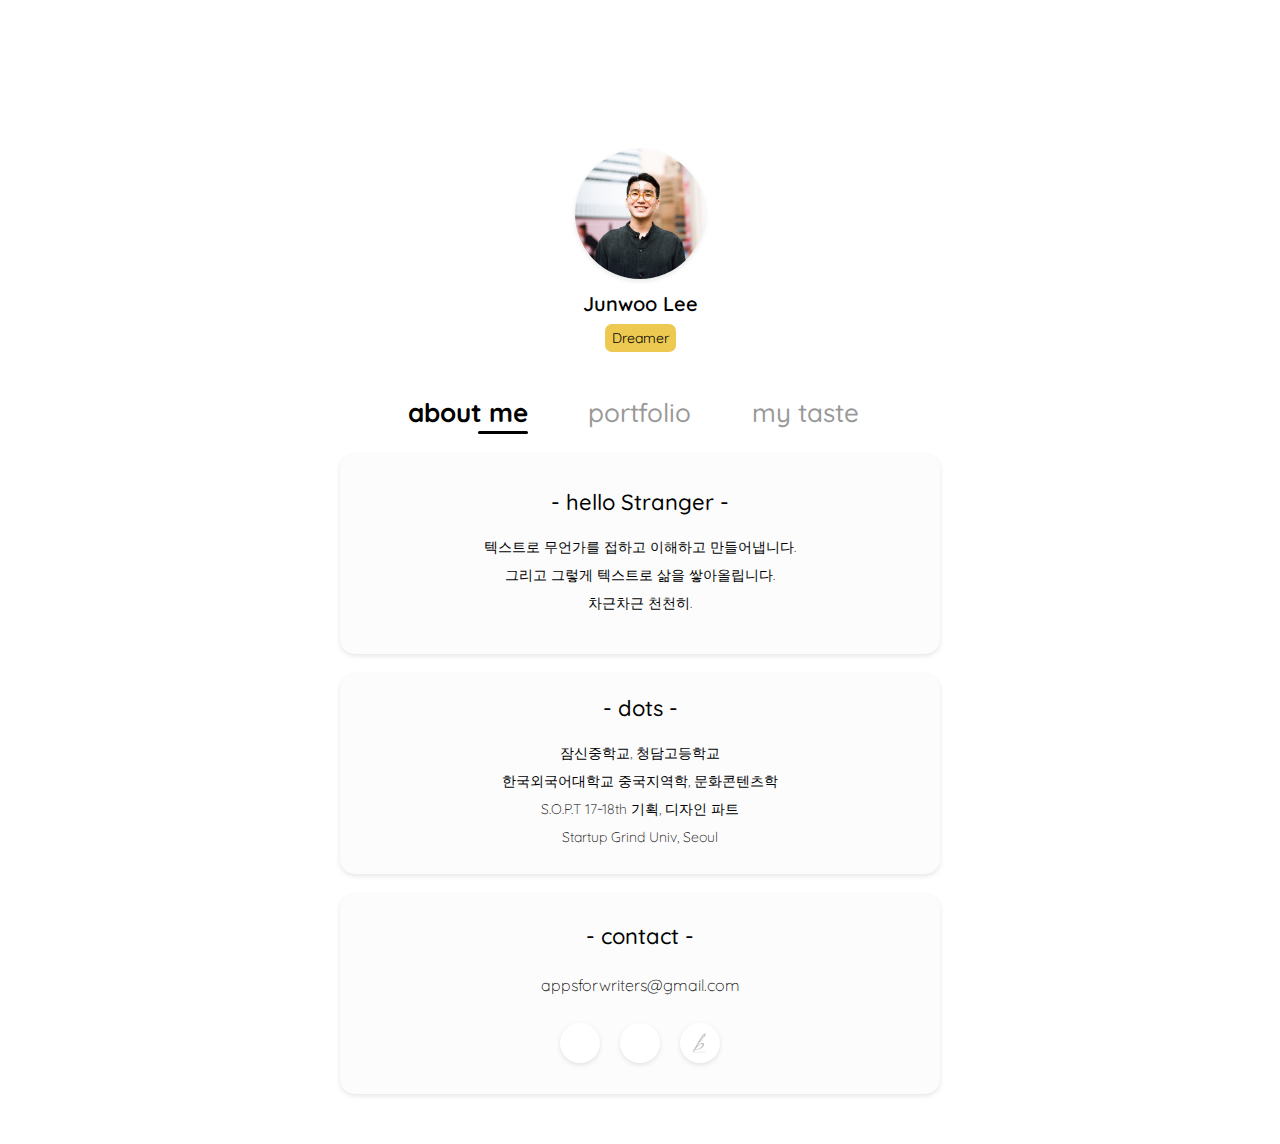
==== aboutme.html @ c5593474 "finish 1" ====
<!DOCTYPE html> <!DOCTYPE html>
<html lang="en">
  <head>
    <meta charset="UTF-8" />
    <meta name="viewport" content="width=device-width, initial-scale=1.0" />
    <meta http-equiv="X-UA-Compatible" content="ie=edge" />
    <link
      rel="stylesheet"
      href="https://use.fontawesome.com/releases/v5.7.2/css/all.css"
      integrity="sha384-fnmOCqbTlWIlj8LyTjo7mOUStjsKC4pOpQbqyi7RrhN7udi9RwhKkMHpvLbHG9Sr"
      crossorigin="anonymous"
    />
    <title>Junwoo Lee</title>
    <link rel="stylesheet" href="css/style.css" />
  </head>
  <body>
    <div class="box">
      <header class="header">
        <img
          src="images/profile.jpg"
          alt="profile_image"
          class="header__image"
        />
        <div class="header__name">Junwoo Lee</div>
        <div class="header__message">Dreamer</div>
      </header>
      <nav class="nav">
        <div class="nav__am">
          <a class="nav__link nav__link--selected" href="aboutme.html"
            >about me</a
          >
          <div class="nav__bar nav__bar--selected"></div>
        </div>
        <div class="nav__pf">
          <a class="nav__link" href="index.html">portfolio</a>
          <div class="nav__bar nav__bar"></div>
        </div>
        <div class="nav__ct">
          <a class="nav__link" href="inspired.html">my taste</a>
          <div class="nav__bar nav__bar"></div>
        </div>
      </nav>
      <main class="intros">
        <section class="intros__intro">
          <div class="intros__title">- hello Stranger -</div>
          <div class="intros__contents">
            텍스트로 무언가를 접하고 이해하고 만들어냅니다.<br />
            그리고 그렇게 텍스트로 삶을 쌓아올립니다.<br />차근차근 천천히.
          </div>
        </section>
        <section class="intros__intro">
          <div class="intros__title">- dots -</div>
          <div class="intros__contents">
            잠신중학교, 청담고등학교<br />
            한국외국어대학교 중국지역학, 문화콘텐츠학<br />
            S.O.P.T 17~18th 기획, 디자인 파트<br />
            Startup Grind Univ, Seoul
          </div>
        </section>
        <section class="intros__intro intros__intro__contact">
          <div class="intros__title">- contact -</div>
          <div class="intros__box">
            <div class="intros__email">appsforwriters@gmail.com</div>
            <div class="intros__links">
              <a
                href="https://www.instagram.com/jwluoe/"
                class="intros__links__link"
                target="_blank"
                ><i class="fab fa-instagram"></i>
              </a>
              <a
                href="https://www.facebook.com/victorlee917"
                class="intros__links__link"
                target="_blank"
              >
                <i class="fab fa-facebook-f"></i>
              </a>
              <a
                href="https://brunch.co.kr/@vicotorlee"
                class="intros__links__link"
                target="_blank"
              >
                <img
                  src="images/brunch.png"
                  alt="brunch icon"
                  class="brunch-icon"
              /></a>
            </div>
          </div>
        </section>
      </main>
    </div>
  </body>
</html>
---- css/style.css ----
@import url("https://fonts.googleapis.com/css?family=Nunito:300,400,600");
@import url("https://fonts.googleapis.com/css?family=Quicksand:300,400,500,700");
@import url("https://fonts.googleapis.com/css?family=Palanquin+Dark:400,500,600,700");

@import "reset.css";
@import "globals.css";
@import "top.css";
@import "cards.css";
@import "aboutme.css";
@import "favorite.css";
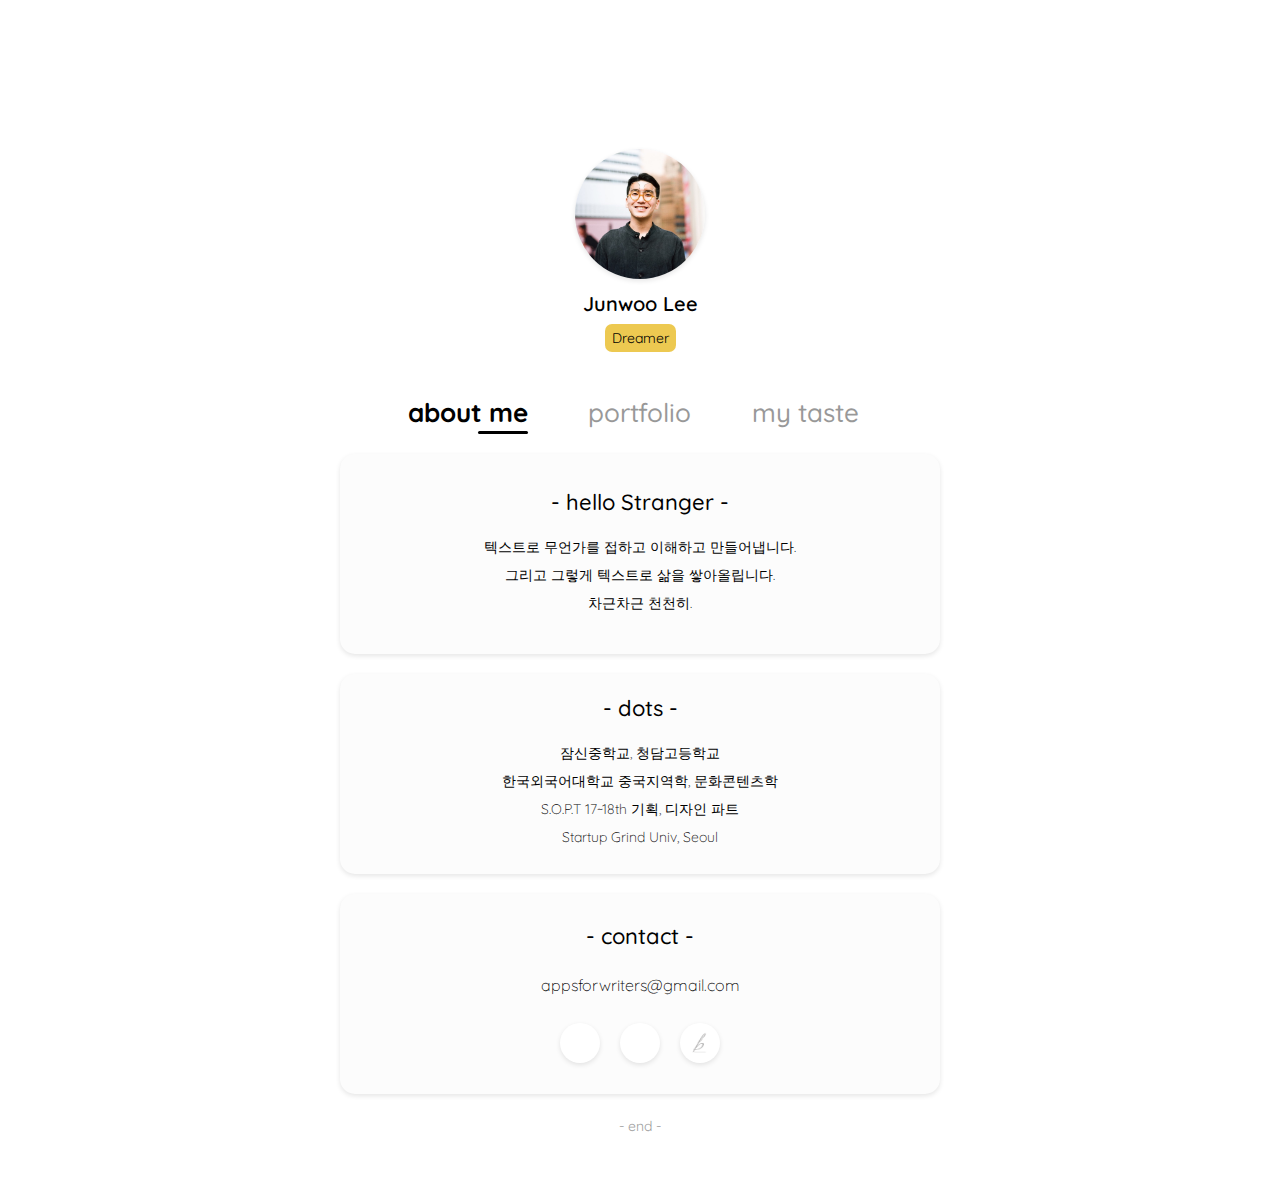
==== commit d845b9ce: "plus end" ====
--- a/aboutme.html
+++ b/aboutme.html
@@ -11,6 +11,7 @@
       crossorigin="anonymous"
     />
     <title>Junwoo Lee</title>
+    <link rel="icon" type="image/png" href="images/favicon.png" />
     <link rel="stylesheet" href="css/style.css" />
   </head>
   <body>
@@ -88,6 +89,7 @@
             </div>
           </div>
         </section>
+        <div class="end">- end -</div>
       </main>
     </div>
   </body>
